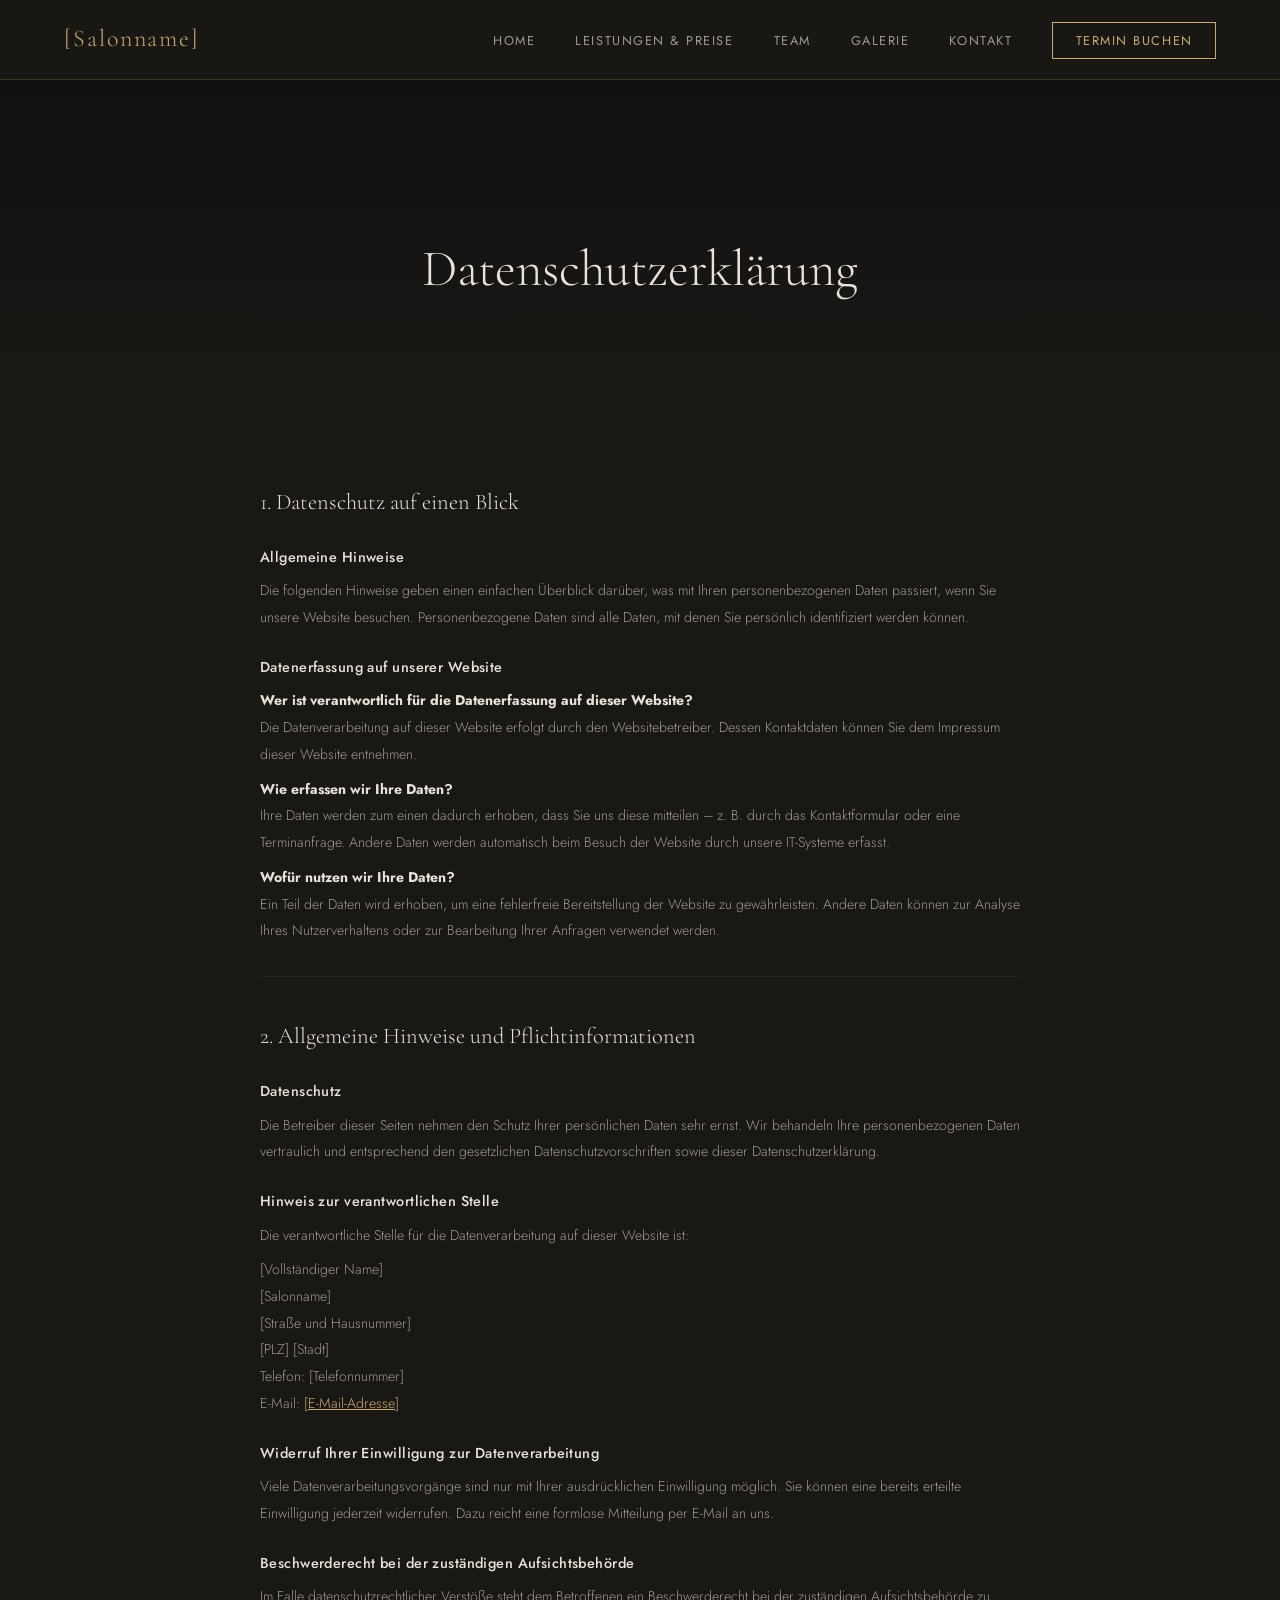
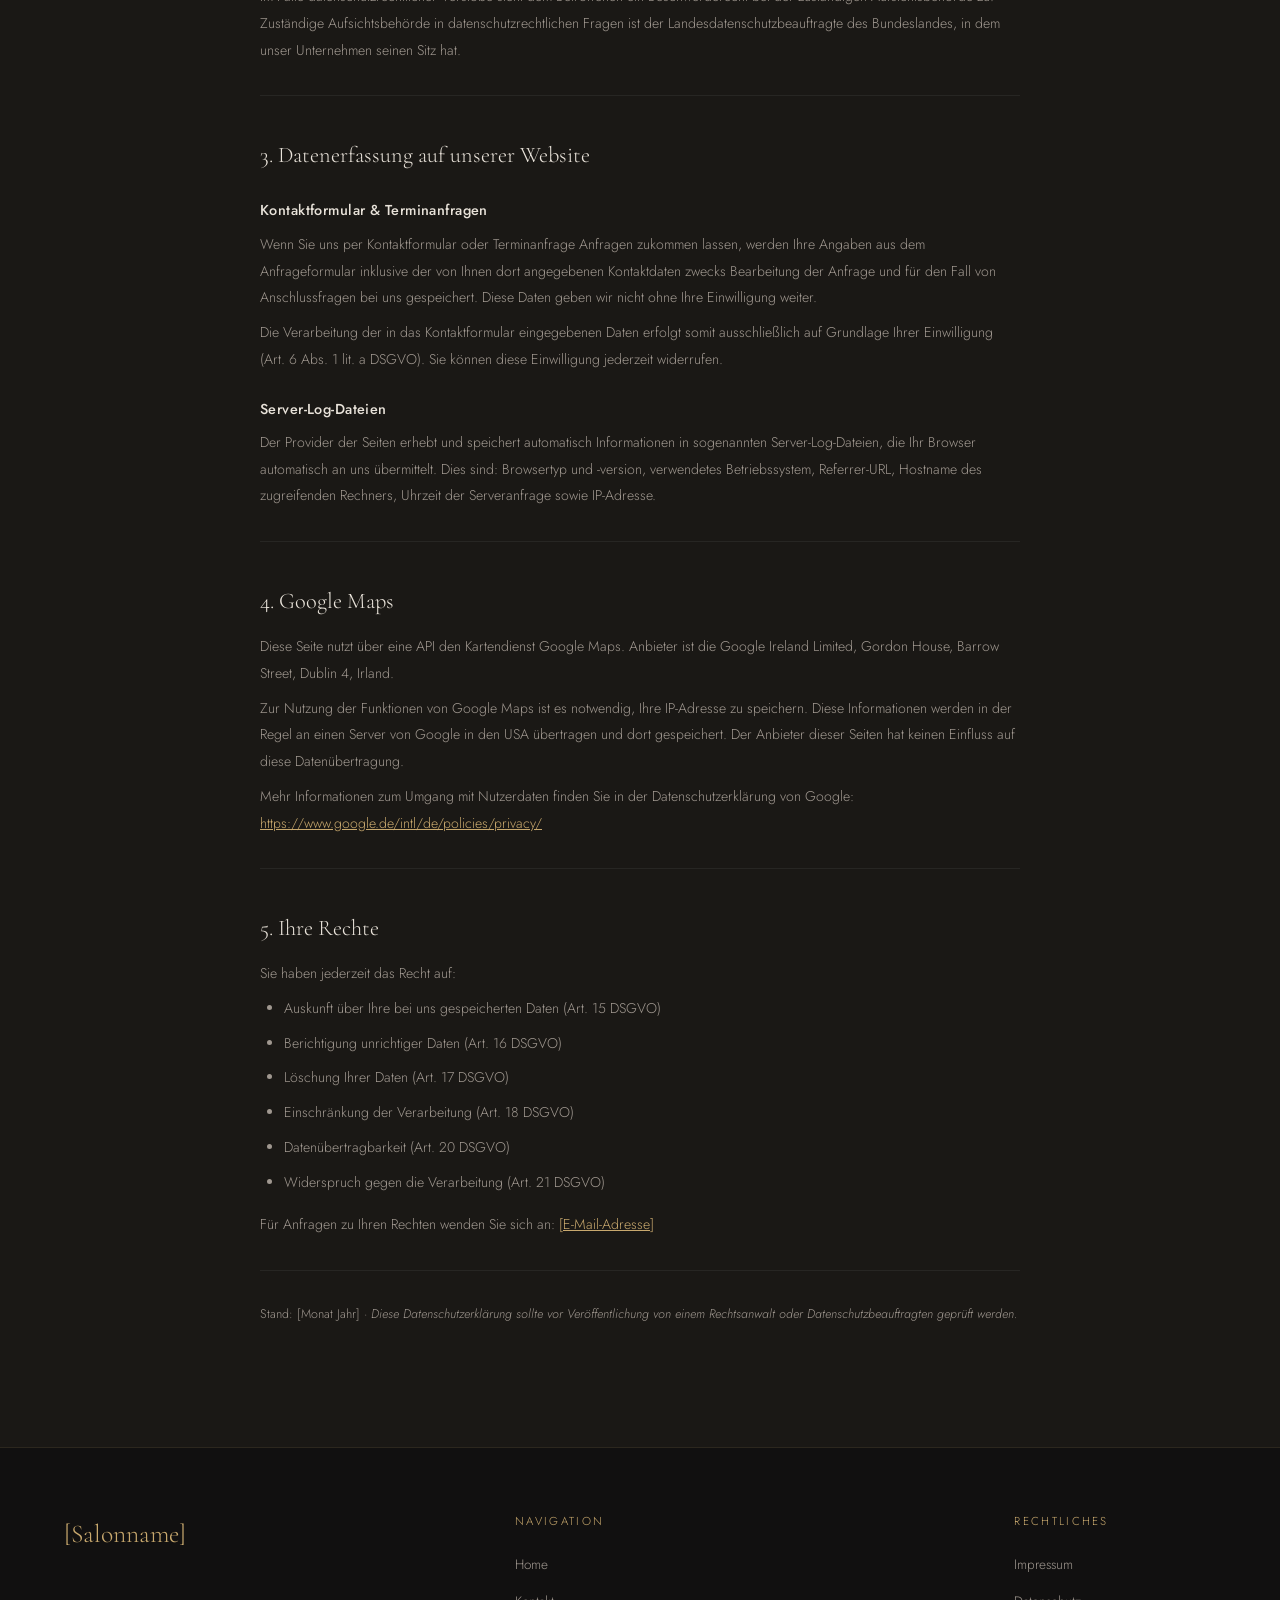
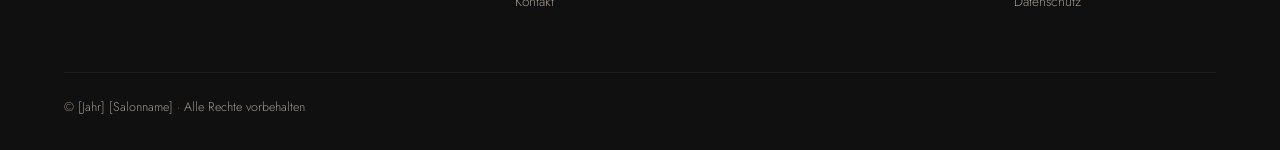
==== datenschutz.html @ 42930813 "Add files via upload" ====
<!DOCTYPE html>
<html lang="de">
<head>
  <meta charset="UTF-8">
  <meta name="viewport" content="width=device-width, initial-scale=1.0">
  <title>Datenschutz – [Salonname]</title>
  <link rel="stylesheet" href="style.css">
  <style>
    .legal-content { max-width: 760px; margin: 0 auto; }
    .legal-content h2 {
      font-family: 'Cormorant Garamond', serif;
      font-size: 1.4rem; font-weight: 300;
      color: var(--text); margin: 2.5rem 0 0.8rem;
    }
    .legal-content h3 {
      font-size: 0.9rem; font-weight: 500;
      color: var(--text); margin: 1.5rem 0 0.5rem;
      letter-spacing: 0.03em;
    }
    .legal-content h2:first-child { margin-top: 0; }
    .legal-content p, .legal-content li {
      font-size: 0.88rem; color: var(--text-muted);
      line-height: 1.9; margin-bottom: 0.5rem;
    }
    .legal-content ul { padding-left: 1.5rem; margin-bottom: 1rem; }
    .legal-content a { color: var(--gold); }
    hr { border: none; border-top: 1px solid rgba(255,255,255,0.06); margin: 2rem 0; }
  </style>
</head>
<body>
  <nav>
    <a href="index.html" class="nav-logo">[Salonname]</a>
    <ul class="nav-links" id="navLinks">
      <li><a href="index.html">Home</a></li>
      <li><a href="leistungen.html">Leistungen & Preise</a></li>
      <li><a href="team.html">Team</a></li>
      <li><a href="galerie.html">Galerie</a></li>
      <li><a href="kontakt.html">Kontakt</a></li>
      <li><a href="termin.html" class="nav-cta">Termin buchen</a></li>
    </ul>
    <button class="hamburger" onclick="document.getElementById('navLinks').classList.toggle('open')" aria-label="Menü">
      <span></span><span></span><span></span>
    </button>
  </nav>

  <div class="page-content">
    <div class="page-hero" style="padding-bottom:3rem;">
      <h1 class="section-title">Datenschutzerklärung</h1>
    </div>

    <section>
      <div class="legal-content">

        <h2>1. Datenschutz auf einen Blick</h2>
        <h3>Allgemeine Hinweise</h3>
        <p>Die folgenden Hinweise geben einen einfachen Überblick darüber, was mit Ihren personenbezogenen Daten passiert, wenn Sie unsere Website besuchen. Personenbezogene Daten sind alle Daten, mit denen Sie persönlich identifiziert werden können.</p>

        <h3>Datenerfassung auf unserer Website</h3>
        <p><strong style="color:var(--text);">Wer ist verantwortlich für die Datenerfassung auf dieser Website?</strong><br>
        Die Datenverarbeitung auf dieser Website erfolgt durch den Websitebetreiber. Dessen Kontaktdaten können Sie dem Impressum dieser Website entnehmen.</p>

        <p><strong style="color:var(--text);">Wie erfassen wir Ihre Daten?</strong><br>
        Ihre Daten werden zum einen dadurch erhoben, dass Sie uns diese mitteilen – z. B. durch das Kontaktformular oder eine Terminanfrage. Andere Daten werden automatisch beim Besuch der Website durch unsere IT-Systeme erfasst.</p>

        <p><strong style="color:var(--text);">Wofür nutzen wir Ihre Daten?</strong><br>
        Ein Teil der Daten wird erhoben, um eine fehlerfreie Bereitstellung der Website zu gewährleisten. Andere Daten können zur Analyse Ihres Nutzerverhaltens oder zur Bearbeitung Ihrer Anfragen verwendet werden.</p>

        <hr>

        <h2>2. Allgemeine Hinweise und Pflichtinformationen</h2>
        <h3>Datenschutz</h3>
        <p>Die Betreiber dieser Seiten nehmen den Schutz Ihrer persönlichen Daten sehr ernst. Wir behandeln Ihre personenbezogenen Daten vertraulich und entsprechend den gesetzlichen Datenschutzvorschriften sowie dieser Datenschutzerklärung.</p>

        <h3>Hinweis zur verantwortlichen Stelle</h3>
        <p>Die verantwortliche Stelle für die Datenverarbeitung auf dieser Website ist:</p>
        <p>
          [Vollständiger Name]<br>
          [Salonname]<br>
          [Straße und Hausnummer]<br>
          [PLZ] [Stadt]<br>
          Telefon: [Telefonnummer]<br>
          E-Mail: <a href="mailto:[E-Mail-Adresse]">[E-Mail-Adresse]</a>
        </p>

        <h3>Widerruf Ihrer Einwilligung zur Datenverarbeitung</h3>
        <p>Viele Datenverarbeitungsvorgänge sind nur mit Ihrer ausdrücklichen Einwilligung möglich. Sie können eine bereits erteilte Einwilligung jederzeit widerrufen. Dazu reicht eine formlose Mitteilung per E-Mail an uns.</p>

        <h3>Beschwerderecht bei der zuständigen Aufsichtsbehörde</h3>
        <p>Im Falle datenschutzrechtlicher Verstöße steht dem Betroffenen ein Beschwerderecht bei der zuständigen Aufsichtsbehörde zu. Zuständige Aufsichtsbehörde in datenschutzrechtlichen Fragen ist der Landesdatenschutzbeauftragte des Bundeslandes, in dem unser Unternehmen seinen Sitz hat.</p>

        <hr>

        <h2>3. Datenerfassung auf unserer Website</h2>
        <h3>Kontaktformular & Terminanfragen</h3>
        <p>Wenn Sie uns per Kontaktformular oder Terminanfrage Anfragen zukommen lassen, werden Ihre Angaben aus dem Anfrageformular inklusive der von Ihnen dort angegebenen Kontaktdaten zwecks Bearbeitung der Anfrage und für den Fall von Anschlussfragen bei uns gespeichert. Diese Daten geben wir nicht ohne Ihre Einwilligung weiter.</p>
        <p>Die Verarbeitung der in das Kontaktformular eingegebenen Daten erfolgt somit ausschließlich auf Grundlage Ihrer Einwilligung (Art. 6 Abs. 1 lit. a DSGVO). Sie können diese Einwilligung jederzeit widerrufen.</p>

        <h3>Server-Log-Dateien</h3>
        <p>Der Provider der Seiten erhebt und speichert automatisch Informationen in sogenannten Server-Log-Dateien, die Ihr Browser automatisch an uns übermittelt. Dies sind: Browsertyp und -version, verwendetes Betriebssystem, Referrer-URL, Hostname des zugreifenden Rechners, Uhrzeit der Serveranfrage sowie IP-Adresse.</p>

        <hr>

        <h2>4. Google Maps</h2>
        <p>Diese Seite nutzt über eine API den Kartendienst Google Maps. Anbieter ist die Google Ireland Limited, Gordon House, Barrow Street, Dublin 4, Irland.</p>
        <p>Zur Nutzung der Funktionen von Google Maps ist es notwendig, Ihre IP-Adresse zu speichern. Diese Informationen werden in der Regel an einen Server von Google in den USA übertragen und dort gespeichert. Der Anbieter dieser Seiten hat keinen Einfluss auf diese Datenübertragung.</p>
        <p>Mehr Informationen zum Umgang mit Nutzerdaten finden Sie in der Datenschutzerklärung von Google: <a href="https://www.google.de/intl/de/policies/privacy/" target="_blank">https://www.google.de/intl/de/policies/privacy/</a></p>

        <hr>

        <h2>5. Ihre Rechte</h2>
        <p>Sie haben jederzeit das Recht auf:</p>
        <ul>
          <li>Auskunft über Ihre bei uns gespeicherten Daten (Art. 15 DSGVO)</li>
          <li>Berichtigung unrichtiger Daten (Art. 16 DSGVO)</li>
          <li>Löschung Ihrer Daten (Art. 17 DSGVO)</li>
          <li>Einschränkung der Verarbeitung (Art. 18 DSGVO)</li>
          <li>Datenübertragbarkeit (Art. 20 DSGVO)</li>
          <li>Widerspruch gegen die Verarbeitung (Art. 21 DSGVO)</li>
        </ul>
        <p>Für Anfragen zu Ihren Rechten wenden Sie sich an: <a href="mailto:[E-Mail-Adresse]">[E-Mail-Adresse]</a></p>

        <hr>
        <p style="font-size:0.78rem;">Stand: [Monat Jahr] · <em>Diese Datenschutzerklärung sollte vor Veröffentlichung von einem Rechtsanwalt oder Datenschutzbeauftragten geprüft werden.</em></p>
      </div>
    </section>
  </div>

  <footer>
    <div class="footer-grid">
      <div><span class="footer-logo">[Salonname]</span></div>
      <div>
        <div class="footer-title">Navigation</div>
        <ul class="footer-links">
          <li><a href="index.html">Home</a></li>
          <li><a href="kontakt.html">Kontakt</a></li>
        </ul>
      </div>
      <div></div>
      <div>
        <div class="footer-title">Rechtliches</div>
        <ul class="footer-links">
          <li><a href="impressum.html">Impressum</a></li>
          <li><a href="datenschutz.html">Datenschutz</a></li>
        </ul>
      </div>
    </div>
    <div class="footer-bottom">
      <span>© [Jahr] [Salonname] · Alle Rechte vorbehalten</span>
    </div>
  </footer>
</body>
</html>
---- style.css ----
@import url('https://fonts.googleapis.com/css2?family=Cormorant+Garamond:ital,wght@0,300;0,400;0,600;1,300;1,400&family=Jost:wght@300;400;500&display=swap');

:root {
  --gold: #c9a96e;
  --gold-light: #e8d5b0;
  --gold-dark: #9a7a4a;
  --black: #111010;
  --dark: #1a1815;
  --mid: #2e2b27;
  --text: #e8e2d9;
  --text-muted: #a09890;
  --cream: #f5f0e8;
  --white: #ffffff;
  --nav-height: 80px;
}

*, *::before, *::after { box-sizing: border-box; margin: 0; padding: 0; }

html { scroll-behavior: smooth; }

body {
  font-family: 'Jost', sans-serif;
  background: var(--dark);
  color: var(--text);
  font-weight: 300;
  line-height: 1.7;
  overflow-x: hidden;
}

/* ── NAVIGATION ── */
nav {
  position: fixed;
  top: 0; left: 0; right: 0;
  height: var(--nav-height);
  display: flex;
  align-items: center;
  justify-content: space-between;
  padding: 0 5vw;
  background: rgba(26, 24, 21, 0.92);
  backdrop-filter: blur(12px);
  border-bottom: 1px solid rgba(201, 169, 110, 0.2);
  z-index: 1000;
}

.nav-logo {
  font-family: 'Cormorant Garamond', serif;
  font-size: 1.5rem;
  font-weight: 300;
  color: var(--gold);
  text-decoration: none;
  letter-spacing: 0.08em;
}

.nav-links {
  display: flex;
  gap: 2.5rem;
  list-style: none;
}

.nav-links a {
  color: var(--text-muted);
  text-decoration: none;
  font-size: 0.8rem;
  font-weight: 400;
  letter-spacing: 0.12em;
  text-transform: uppercase;
  transition: color 0.3s;
}

.nav-links a:hover,
.nav-links a.active { color: var(--gold); }

.nav-cta {
  background: transparent;
  border: 1px solid var(--gold);
  color: var(--gold) !important;
  padding: 0.5rem 1.4rem;
  transition: background 0.3s, color 0.3s !important;
}

.nav-cta:hover {
  background: var(--gold) !important;
  color: var(--dark) !important;
}

.hamburger {
  display: none;
  flex-direction: column;
  gap: 5px;
  cursor: pointer;
  background: none;
  border: none;
  padding: 4px;
}

.hamburger span {
  display: block;
  width: 24px;
  height: 1px;
  background: var(--gold);
  transition: all 0.3s;
}

/* ── PAGE WRAPPER ── */
.page-content {
  padding-top: var(--nav-height);
}

/* ── HERO ── */
.hero {
  position: relative;
  height: 100vh;
  min-height: 600px;
  display: flex;
  align-items: center;
  overflow: hidden;
  padding-top: 0;
}

.hero-bg {
  position: absolute;
  inset: 0;
  background: linear-gradient(135deg, #0d0c0a 0%, #1e1b16 50%, #2a2419 100%);
}

.hero-pattern {
  position: absolute;
  inset: 0;
  opacity: 0.04;
  background-image: repeating-linear-gradient(
    45deg,
    var(--gold) 0px,
    var(--gold) 1px,
    transparent 1px,
    transparent 60px
  );
}

.hero-glow {
  position: absolute;
  width: 600px; height: 600px;
  border-radius: 50%;
  background: radial-gradient(circle, rgba(201,169,110,0.08) 0%, transparent 70%);
  right: 5%;
  top: 50%;
  transform: translateY(-50%);
}

.hero-content {
  position: relative;
  z-index: 2;
  padding: 0 5vw;
  max-width: 700px;
}

.hero-eyebrow {
  font-size: 0.72rem;
  letter-spacing: 0.25em;
  text-transform: uppercase;
  color: var(--gold);
  margin-bottom: 1.5rem;
  opacity: 0;
  animation: fadeUp 0.8s 0.2s forwards;
}

.hero-title {
  font-family: 'Cormorant Garamond', serif;
  font-size: clamp(3.5rem, 7vw, 6rem);
  font-weight: 300;
  line-height: 1.05;
  color: var(--text);
  margin-bottom: 1.5rem;
  opacity: 0;
  animation: fadeUp 0.8s 0.4s forwards;
}

.hero-title em {
  font-style: italic;
  color: var(--gold);
}

.hero-subtitle {
  font-size: 1rem;
  color: var(--text-muted);
  max-width: 420px;
  margin-bottom: 2.5rem;
  opacity: 0;
  animation: fadeUp 0.8s 0.6s forwards;
}

.hero-actions {
  display: flex;
  gap: 1rem;
  flex-wrap: wrap;
  opacity: 0;
  animation: fadeUp 0.8s 0.8s forwards;
}

.btn-primary {
  display: inline-block;
  background: var(--gold);
  color: var(--dark);
  padding: 1rem 2.2rem;
  text-decoration: none;
  font-size: 0.8rem;
  font-weight: 500;
  letter-spacing: 0.1em;
  text-transform: uppercase;
  transition: background 0.3s, transform 0.2s;
}

.btn-primary:hover {
  background: var(--gold-light);
  transform: translateY(-2px);
}

.btn-outline {
  display: inline-block;
  border: 1px solid rgba(201,169,110,0.4);
  color: var(--gold);
  padding: 1rem 2.2rem;
  text-decoration: none;
  font-size: 0.8rem;
  font-weight: 400;
  letter-spacing: 0.1em;
  text-transform: uppercase;
  transition: border-color 0.3s, background 0.3s;
}

.btn-outline:hover {
  border-color: var(--gold);
  background: rgba(201,169,110,0.08);
}

.hero-scroll {
  position: absolute;
  bottom: 2.5rem;
  left: 50%;
  transform: translateX(-50%);
  display: flex;
  flex-direction: column;
  align-items: center;
  gap: 0.5rem;
  color: var(--text-muted);
  font-size: 0.7rem;
  letter-spacing: 0.15em;
  text-transform: uppercase;
  animation: bounce 2s infinite;
}

.scroll-line {
  width: 1px;
  height: 40px;
  background: linear-gradient(to bottom, var(--gold), transparent);
}

/* ── SECTIONS ── */
section { padding: 7rem 5vw; }

.section-label {
  font-size: 0.72rem;
  letter-spacing: 0.25em;
  text-transform: uppercase;
  color: var(--gold);
  margin-bottom: 0.8rem;
}

.section-title {
  font-family: 'Cormorant Garamond', serif;
  font-size: clamp(2rem, 4vw, 3.2rem);
  font-weight: 300;
  line-height: 1.15;
  margin-bottom: 1.5rem;
}

.section-title em { font-style: italic; color: var(--gold); }

.divider {
  width: 60px;
  height: 1px;
  background: var(--gold);
  margin: 1.5rem 0 2.5rem;
}

.divider.center { margin-left: auto; margin-right: auto; }

/* ── GRID HELPERS ── */
.two-col {
  display: grid;
  grid-template-columns: 1fr 1fr;
  gap: 5rem;
  align-items: center;
}

.three-col {
  display: grid;
  grid-template-columns: repeat(3, 1fr);
  gap: 2rem;
}

/* ── CARDS ── */
.card {
  background: var(--mid);
  border: 1px solid rgba(201,169,110,0.12);
  padding: 2.5rem;
  transition: border-color 0.3s, transform 0.3s;
}

.card:hover {
  border-color: rgba(201,169,110,0.35);
  transform: translateY(-4px);
}

/* ── IMAGE PLACEHOLDER ── */
.img-placeholder {
  background: var(--mid);
  border: 1px solid rgba(201,169,110,0.15);
  display: flex;
  flex-direction: column;
  align-items: center;
  justify-content: center;
  color: var(--text-muted);
  font-size: 0.75rem;
  letter-spacing: 0.1em;
  text-transform: uppercase;
  gap: 0.8rem;
}

.img-placeholder svg { opacity: 0.3; }

/* ── FOOTER ── */
footer {
  background: var(--black);
  border-top: 1px solid rgba(201,169,110,0.15);
  padding: 4rem 5vw 2rem;
}

.footer-grid {
  display: grid;
  grid-template-columns: 2fr 1fr 1fr 1fr;
  gap: 3rem;
  margin-bottom: 3rem;
}

.footer-logo {
  font-family: 'Cormorant Garamond', serif;
  font-size: 1.6rem;
  color: var(--gold);
  margin-bottom: 1rem;
  display: block;
}

.footer-desc {
  color: var(--text-muted);
  font-size: 0.85rem;
  max-width: 240px;
  line-height: 1.8;
}

.footer-title {
  font-size: 0.72rem;
  letter-spacing: 0.2em;
  text-transform: uppercase;
  color: var(--gold);
  margin-bottom: 1.2rem;
}

.footer-links { list-style: none; }

.footer-links li { margin-bottom: 0.6rem; }

.footer-links a {
  color: var(--text-muted);
  text-decoration: none;
  font-size: 0.85rem;
  transition: color 0.3s;
}

.footer-links a:hover { color: var(--text); }

.footer-bottom {
  border-top: 1px solid rgba(255,255,255,0.06);
  padding-top: 1.5rem;
  display: flex;
  justify-content: space-between;
  align-items: center;
  flex-wrap: wrap;
  gap: 1rem;
  color: var(--text-muted);
  font-size: 0.78rem;
}

/* ── GOLD ACCENT LINE ── */
.accent-line {
  width: 100%;
  height: 1px;
  background: linear-gradient(to right, transparent, var(--gold), transparent);
  opacity: 0.3;
}

/* ── PAGE HERO (inner pages) ── */
.page-hero {
  padding: calc(var(--nav-height) + 5rem) 5vw 5rem;
  background: linear-gradient(180deg, var(--black) 0%, var(--dark) 100%);
  text-align: center;
}

/* ── ANIMATIONS ── */
@keyframes fadeUp {
  from { opacity: 0; transform: translateY(30px); }
  to   { opacity: 1; transform: translateY(0); }
}

@keyframes bounce {
  0%, 100% { transform: translateX(-50%) translateY(0); }
  50%       { transform: translateX(-50%) translateY(8px); }
}

.fade-in {
  opacity: 0;
  transform: translateY(20px);
  transition: opacity 0.7s, transform 0.7s;
}

.fade-in.visible {
  opacity: 1;
  transform: none;
}

/* ── RESPONSIVE ── */
@media (max-width: 900px) {
  .two-col { grid-template-columns: 1fr; gap: 3rem; }
  .three-col { grid-template-columns: 1fr 1fr; }
  .footer-grid { grid-template-columns: 1fr 1fr; }
}

@media (max-width: 640px) {
  .three-col { grid-template-columns: 1fr; }
  .footer-grid { grid-template-columns: 1fr; }
  .nav-links { display: none; }
  .nav-links.open {
    display: flex;
    flex-direction: column;
    position: fixed;
    top: var(--nav-height);
    left: 0; right: 0;
    background: var(--dark);
    padding: 2rem 5vw;
    gap: 1.5rem;
    border-bottom: 1px solid rgba(201,169,110,0.2);
  }
  .hamburger { display: flex; }
}
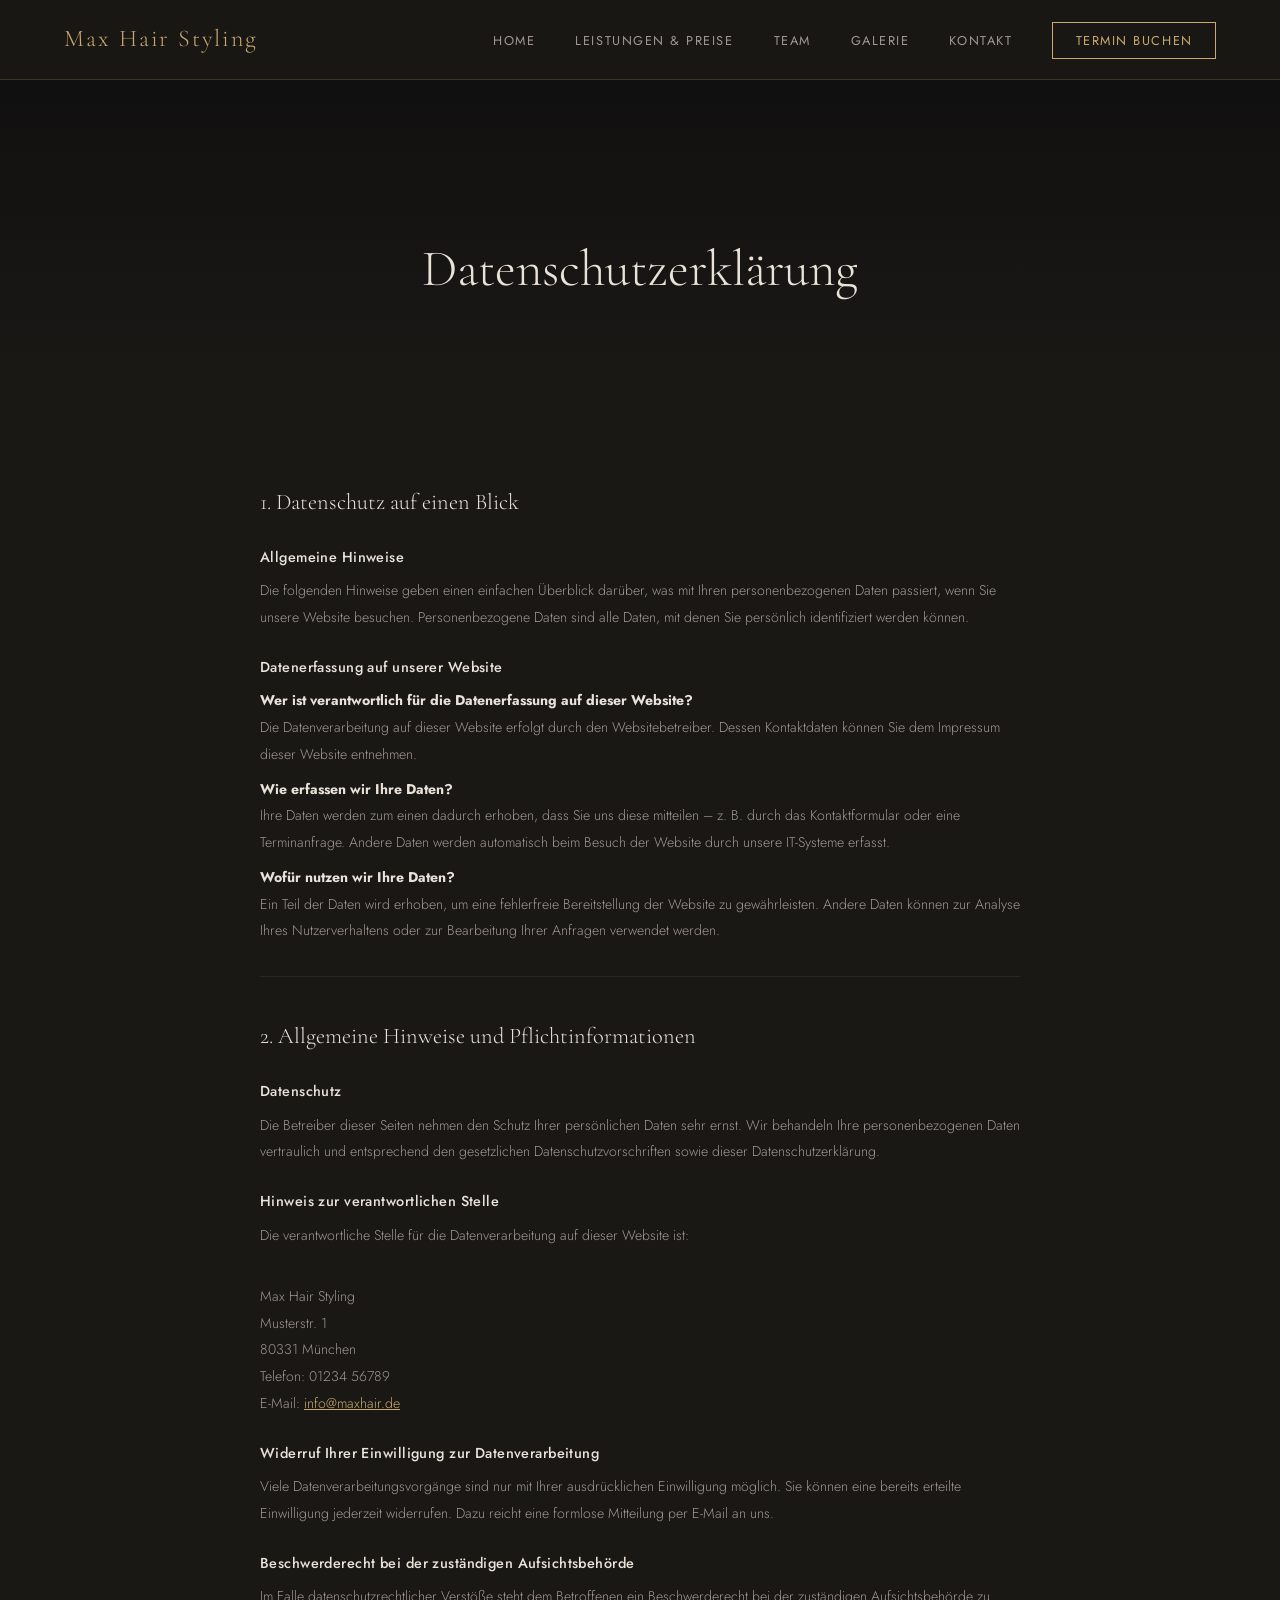
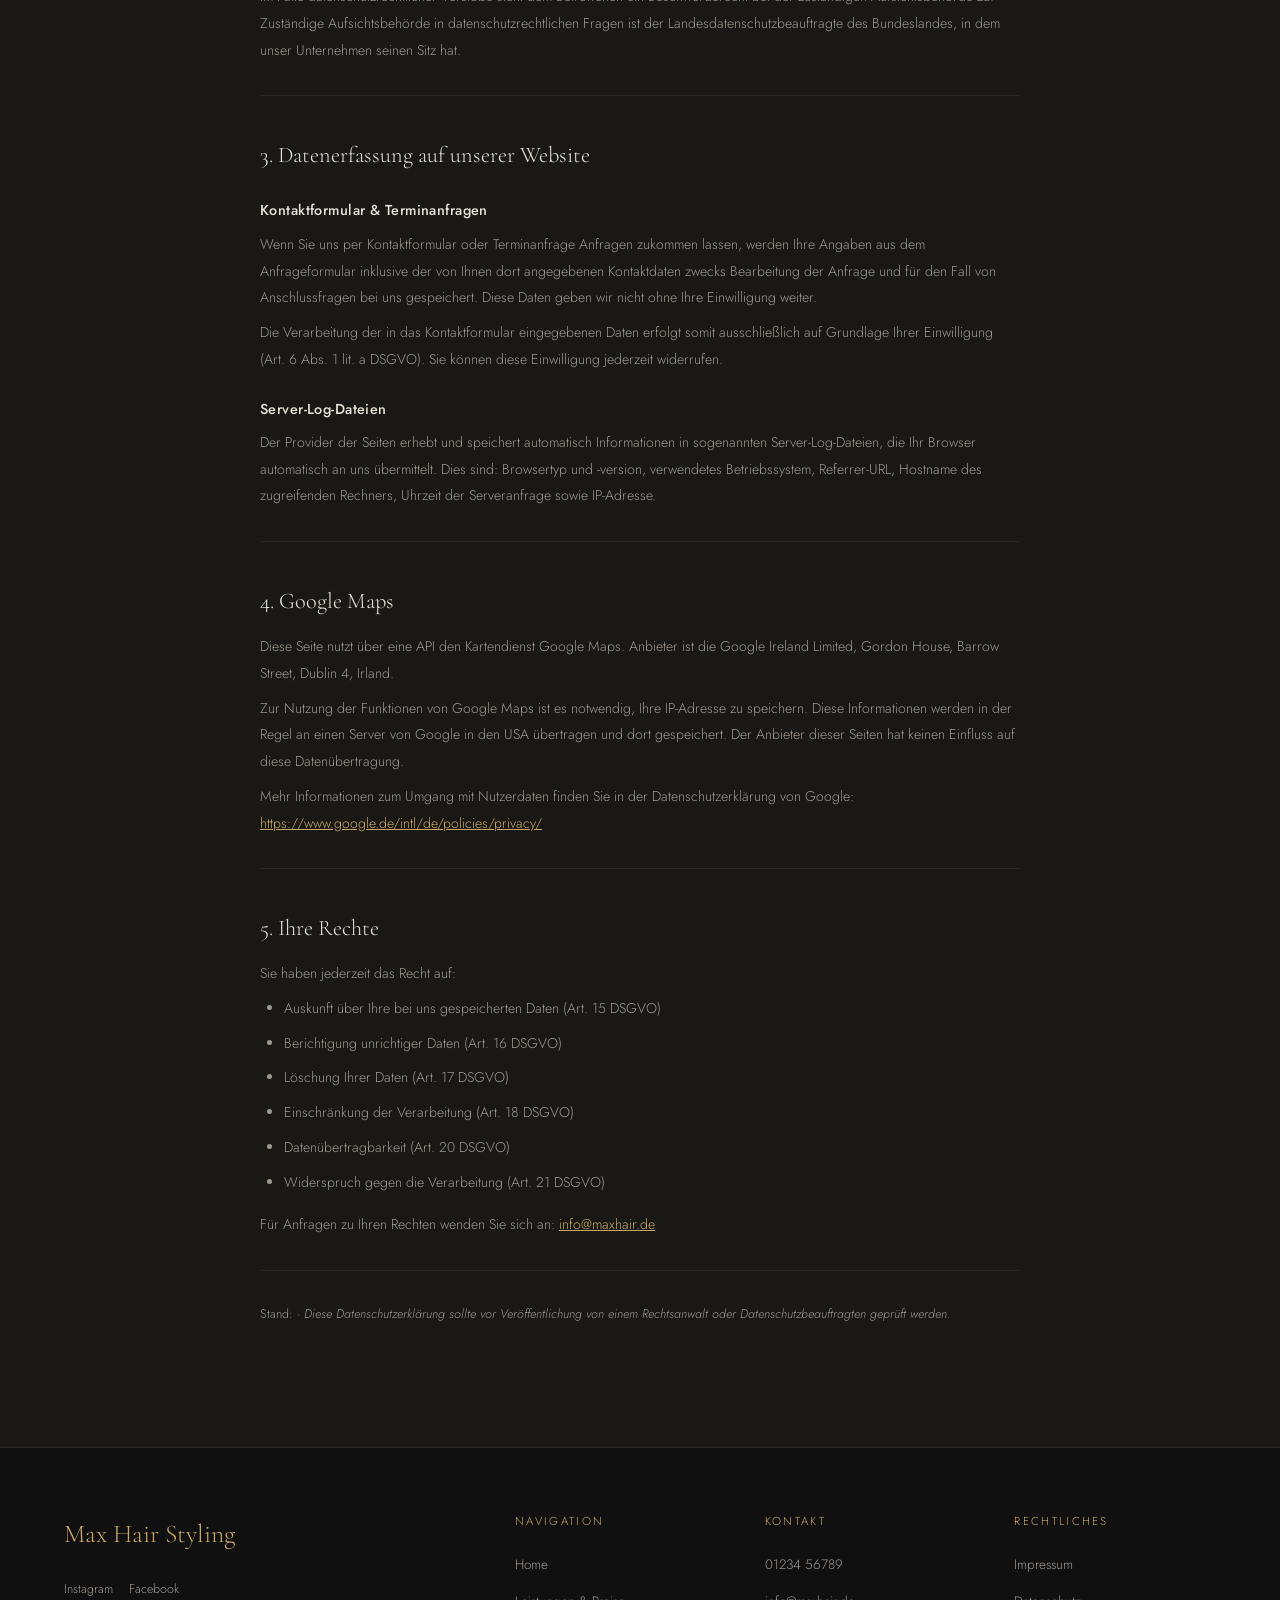
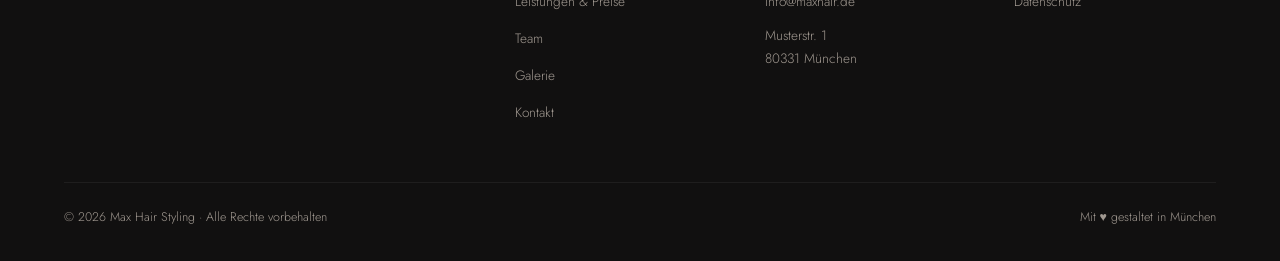
==== commit 723b6257: "Add files via upload" ====
--- a/datenschutz.html
+++ b/datenschutz.html
@@ -3,45 +3,22 @@
 <head>
   <meta charset="UTF-8">
   <meta name="viewport" content="width=device-width, initial-scale=1.0">
-  <title>Datenschutz – [Salonname]</title>
+  <title id="page-title">Datenschutz</title>
   <link rel="stylesheet" href="style.css">
   <style>
     .legal-content { max-width: 760px; margin: 0 auto; }
-    .legal-content h2 {
-      font-family: 'Cormorant Garamond', serif;
-      font-size: 1.4rem; font-weight: 300;
-      color: var(--text); margin: 2.5rem 0 0.8rem;
-    }
-    .legal-content h3 {
-      font-size: 0.9rem; font-weight: 500;
-      color: var(--text); margin: 1.5rem 0 0.5rem;
-      letter-spacing: 0.03em;
-    }
+    .legal-content h2 { font-family: 'Cormorant Garamond', serif; font-size: 1.4rem; font-weight: 300; color: var(--text); margin: 2.5rem 0 0.8rem; }
+    .legal-content h3 { font-size: 0.9rem; font-weight: 500; color: var(--text); margin: 1.5rem 0 0.5rem; letter-spacing: 0.03em; }
     .legal-content h2:first-child { margin-top: 0; }
-    .legal-content p, .legal-content li {
-      font-size: 0.88rem; color: var(--text-muted);
-      line-height: 1.9; margin-bottom: 0.5rem;
-    }
+    .legal-content p, .legal-content li { font-size: 0.88rem; color: var(--text-muted); line-height: 1.9; margin-bottom: 0.5rem; }
     .legal-content ul { padding-left: 1.5rem; margin-bottom: 1rem; }
     .legal-content a { color: var(--gold); }
     hr { border: none; border-top: 1px solid rgba(255,255,255,0.06); margin: 2rem 0; }
   </style>
 </head>
 <body>
-  <nav>
-    <a href="index.html" class="nav-logo">[Salonname]</a>
-    <ul class="nav-links" id="navLinks">
-      <li><a href="index.html">Home</a></li>
-      <li><a href="leistungen.html">Leistungen & Preise</a></li>
-      <li><a href="team.html">Team</a></li>
-      <li><a href="galerie.html">Galerie</a></li>
-      <li><a href="kontakt.html">Kontakt</a></li>
-      <li><a href="termin.html" class="nav-cta">Termin buchen</a></li>
-    </ul>
-    <button class="hamburger" onclick="document.getElementById('navLinks').classList.toggle('open')" aria-label="Menü">
-      <span></span><span></span><span></span>
-    </button>
-  </nav>
+
+  <div id="nav-placeholder"></div>
 
   <div class="page-content">
     <div class="page-hero" style="padding-bottom:3rem;">
@@ -49,104 +26,94 @@
     </div>
 
     <section>
-      <div class="legal-content">
-
-        <h2>1. Datenschutz auf einen Blick</h2>
-        <h3>Allgemeine Hinweise</h3>
-        <p>Die folgenden Hinweise geben einen einfachen Überblick darüber, was mit Ihren personenbezogenen Daten passiert, wenn Sie unsere Website besuchen. Personenbezogene Daten sind alle Daten, mit denen Sie persönlich identifiziert werden können.</p>
-
-        <h3>Datenerfassung auf unserer Website</h3>
-        <p><strong style="color:var(--text);">Wer ist verantwortlich für die Datenerfassung auf dieser Website?</strong><br>
-        Die Datenverarbeitung auf dieser Website erfolgt durch den Websitebetreiber. Dessen Kontaktdaten können Sie dem Impressum dieser Website entnehmen.</p>
-
-        <p><strong style="color:var(--text);">Wie erfassen wir Ihre Daten?</strong><br>
-        Ihre Daten werden zum einen dadurch erhoben, dass Sie uns diese mitteilen – z. B. durch das Kontaktformular oder eine Terminanfrage. Andere Daten werden automatisch beim Besuch der Website durch unsere IT-Systeme erfasst.</p>
-
-        <p><strong style="color:var(--text);">Wofür nutzen wir Ihre Daten?</strong><br>
-        Ein Teil der Daten wird erhoben, um eine fehlerfreie Bereitstellung der Website zu gewährleisten. Andere Daten können zur Analyse Ihres Nutzerverhaltens oder zur Bearbeitung Ihrer Anfragen verwendet werden.</p>
-
-        <hr>
-
-        <h2>2. Allgemeine Hinweise und Pflichtinformationen</h2>
-        <h3>Datenschutz</h3>
-        <p>Die Betreiber dieser Seiten nehmen den Schutz Ihrer persönlichen Daten sehr ernst. Wir behandeln Ihre personenbezogenen Daten vertraulich und entsprechend den gesetzlichen Datenschutzvorschriften sowie dieser Datenschutzerklärung.</p>
-
-        <h3>Hinweis zur verantwortlichen Stelle</h3>
-        <p>Die verantwortliche Stelle für die Datenverarbeitung auf dieser Website ist:</p>
-        <p>
-          [Vollständiger Name]<br>
-          [Salonname]<br>
-          [Straße und Hausnummer]<br>
-          [PLZ] [Stadt]<br>
-          Telefon: [Telefonnummer]<br>
-          E-Mail: <a href="mailto:[E-Mail-Adresse]">[E-Mail-Adresse]</a>
-        </p>
-
-        <h3>Widerruf Ihrer Einwilligung zur Datenverarbeitung</h3>
-        <p>Viele Datenverarbeitungsvorgänge sind nur mit Ihrer ausdrücklichen Einwilligung möglich. Sie können eine bereits erteilte Einwilligung jederzeit widerrufen. Dazu reicht eine formlose Mitteilung per E-Mail an uns.</p>
-
-        <h3>Beschwerderecht bei der zuständigen Aufsichtsbehörde</h3>
-        <p>Im Falle datenschutzrechtlicher Verstöße steht dem Betroffenen ein Beschwerderecht bei der zuständigen Aufsichtsbehörde zu. Zuständige Aufsichtsbehörde in datenschutzrechtlichen Fragen ist der Landesdatenschutzbeauftragte des Bundeslandes, in dem unser Unternehmen seinen Sitz hat.</p>
-
-        <hr>
-
-        <h2>3. Datenerfassung auf unserer Website</h2>
-        <h3>Kontaktformular & Terminanfragen</h3>
-        <p>Wenn Sie uns per Kontaktformular oder Terminanfrage Anfragen zukommen lassen, werden Ihre Angaben aus dem Anfrageformular inklusive der von Ihnen dort angegebenen Kontaktdaten zwecks Bearbeitung der Anfrage und für den Fall von Anschlussfragen bei uns gespeichert. Diese Daten geben wir nicht ohne Ihre Einwilligung weiter.</p>
-        <p>Die Verarbeitung der in das Kontaktformular eingegebenen Daten erfolgt somit ausschließlich auf Grundlage Ihrer Einwilligung (Art. 6 Abs. 1 lit. a DSGVO). Sie können diese Einwilligung jederzeit widerrufen.</p>
-
-        <h3>Server-Log-Dateien</h3>
-        <p>Der Provider der Seiten erhebt und speichert automatisch Informationen in sogenannten Server-Log-Dateien, die Ihr Browser automatisch an uns übermittelt. Dies sind: Browsertyp und -version, verwendetes Betriebssystem, Referrer-URL, Hostname des zugreifenden Rechners, Uhrzeit der Serveranfrage sowie IP-Adresse.</p>
-
-        <hr>
-
-        <h2>4. Google Maps</h2>
-        <p>Diese Seite nutzt über eine API den Kartendienst Google Maps. Anbieter ist die Google Ireland Limited, Gordon House, Barrow Street, Dublin 4, Irland.</p>
-        <p>Zur Nutzung der Funktionen von Google Maps ist es notwendig, Ihre IP-Adresse zu speichern. Diese Informationen werden in der Regel an einen Server von Google in den USA übertragen und dort gespeichert. Der Anbieter dieser Seiten hat keinen Einfluss auf diese Datenübertragung.</p>
-        <p>Mehr Informationen zum Umgang mit Nutzerdaten finden Sie in der Datenschutzerklärung von Google: <a href="https://www.google.de/intl/de/policies/privacy/" target="_blank">https://www.google.de/intl/de/policies/privacy/</a></p>
-
-        <hr>
-
-        <h2>5. Ihre Rechte</h2>
-        <p>Sie haben jederzeit das Recht auf:</p>
-        <ul>
-          <li>Auskunft über Ihre bei uns gespeicherten Daten (Art. 15 DSGVO)</li>
-          <li>Berichtigung unrichtiger Daten (Art. 16 DSGVO)</li>
-          <li>Löschung Ihrer Daten (Art. 17 DSGVO)</li>
-          <li>Einschränkung der Verarbeitung (Art. 18 DSGVO)</li>
-          <li>Datenübertragbarkeit (Art. 20 DSGVO)</li>
-          <li>Widerspruch gegen die Verarbeitung (Art. 21 DSGVO)</li>
-        </ul>
-        <p>Für Anfragen zu Ihren Rechten wenden Sie sich an: <a href="mailto:[E-Mail-Adresse]">[E-Mail-Adresse]</a></p>
-
-        <hr>
-        <p style="font-size:0.78rem;">Stand: [Monat Jahr] · <em>Diese Datenschutzerklärung sollte vor Veröffentlichung von einem Rechtsanwalt oder Datenschutzbeauftragten geprüft werden.</em></p>
+      <div class="legal-content" id="datenschutz-content">
+        <!-- wird per JS aus config.js befüllt -->
       </div>
     </section>
   </div>
 
-  <footer>
-    <div class="footer-grid">
-      <div><span class="footer-logo">[Salonname]</span></div>
-      <div>
-        <div class="footer-title">Navigation</div>
-        <ul class="footer-links">
-          <li><a href="index.html">Home</a></li>
-          <li><a href="kontakt.html">Kontakt</a></li>
-        </ul>
-      </div>
-      <div></div>
-      <div>
-        <div class="footer-title">Rechtliches</div>
-        <ul class="footer-links">
-          <li><a href="impressum.html">Impressum</a></li>
-          <li><a href="datenschutz.html">Datenschutz</a></li>
-        </ul>
-      </div>
-    </div>
-    <div class="footer-bottom">
-      <span>© [Jahr] [Salonname] · Alle Rechte vorbehalten</span>
-    </div>
-  </footer>
+  <div id="footer-placeholder"></div>
+
+  <script src="config.js"></script>
+  <script src="components.js"></script>
+  <script>
+    document.getElementById('page-title').textContent = `Datenschutz – ${SALON_CONFIG.SALON_NAME}`;
+    document.getElementById('nav-placeholder').innerHTML   = renderNav('datenschutz.html');
+    document.getElementById('footer-placeholder').innerHTML = renderFooter();
+
+    const C   = SALON_CONFIG;
+    const imp = SALON_CONFIG.IMPRESSUM;
+
+    document.getElementById('datenschutz-content').innerHTML = `
+      <h2>1. Datenschutz auf einen Blick</h2>
+      <h3>Allgemeine Hinweise</h3>
+      <p>Die folgenden Hinweise geben einen einfachen Überblick darüber, was mit Ihren personenbezogenen Daten passiert, wenn Sie unsere Website besuchen. Personenbezogene Daten sind alle Daten, mit denen Sie persönlich identifiziert werden können.</p>
+
+      <h3>Datenerfassung auf unserer Website</h3>
+      <p><strong style="color:var(--text);">Wer ist verantwortlich für die Datenerfassung auf dieser Website?</strong><br>
+      Die Datenverarbeitung auf dieser Website erfolgt durch den Websitebetreiber. Dessen Kontaktdaten können Sie dem Impressum dieser Website entnehmen.</p>
+      <p><strong style="color:var(--text);">Wie erfassen wir Ihre Daten?</strong><br>
+      Ihre Daten werden zum einen dadurch erhoben, dass Sie uns diese mitteilen – z. B. durch das Kontaktformular oder eine Terminanfrage. Andere Daten werden automatisch beim Besuch der Website durch unsere IT-Systeme erfasst.</p>
+      <p><strong style="color:var(--text);">Wofür nutzen wir Ihre Daten?</strong><br>
+      Ein Teil der Daten wird erhoben, um eine fehlerfreie Bereitstellung der Website zu gewährleisten. Andere Daten können zur Analyse Ihres Nutzerverhaltens oder zur Bearbeitung Ihrer Anfragen verwendet werden.</p>
+
+      <hr>
+
+      <h2>2. Allgemeine Hinweise und Pflichtinformationen</h2>
+      <h3>Datenschutz</h3>
+      <p>Die Betreiber dieser Seiten nehmen den Schutz Ihrer persönlichen Daten sehr ernst. Wir behandeln Ihre personenbezogenen Daten vertraulich und entsprechend den gesetzlichen Datenschutzvorschriften sowie dieser Datenschutzerklärung.</p>
+
+      <h3>Hinweis zur verantwortlichen Stelle</h3>
+      <p>Die verantwortliche Stelle für die Datenverarbeitung auf dieser Website ist:</p>
+      <p>
+        ${imp.INHABER_NAME}<br>
+        ${C.SALON_NAME}<br>
+        ${C.ADDRESS_STREET}<br>
+        ${C.ADDRESS_ZIP} ${C.ADDRESS_CITY}<br>
+        Telefon: ${C.PHONE}<br>
+        E-Mail: <a href="mailto:${C.EMAIL}">${C.EMAIL}</a>
+      </p>
+
+      <h3>Widerruf Ihrer Einwilligung zur Datenverarbeitung</h3>
+      <p>Viele Datenverarbeitungsvorgänge sind nur mit Ihrer ausdrücklichen Einwilligung möglich. Sie können eine bereits erteilte Einwilligung jederzeit widerrufen. Dazu reicht eine formlose Mitteilung per E-Mail an uns.</p>
+
+      <h3>Beschwerderecht bei der zuständigen Aufsichtsbehörde</h3>
+      <p>Im Falle datenschutzrechtlicher Verstöße steht dem Betroffenen ein Beschwerderecht bei der zuständigen Aufsichtsbehörde zu. Zuständige Aufsichtsbehörde in datenschutzrechtlichen Fragen ist der Landesdatenschutzbeauftragte des Bundeslandes, in dem unser Unternehmen seinen Sitz hat.</p>
+
+      <hr>
+
+      <h2>3. Datenerfassung auf unserer Website</h2>
+      <h3>Kontaktformular & Terminanfragen</h3>
+      <p>Wenn Sie uns per Kontaktformular oder Terminanfrage Anfragen zukommen lassen, werden Ihre Angaben aus dem Anfrageformular inklusive der von Ihnen dort angegebenen Kontaktdaten zwecks Bearbeitung der Anfrage und für den Fall von Anschlussfragen bei uns gespeichert. Diese Daten geben wir nicht ohne Ihre Einwilligung weiter.</p>
+      <p>Die Verarbeitung der in das Kontaktformular eingegebenen Daten erfolgt somit ausschließlich auf Grundlage Ihrer Einwilligung (Art. 6 Abs. 1 lit. a DSGVO). Sie können diese Einwilligung jederzeit widerrufen.</p>
+
+      <h3>Server-Log-Dateien</h3>
+      <p>Der Provider der Seiten erhebt und speichert automatisch Informationen in sogenannten Server-Log-Dateien, die Ihr Browser automatisch an uns übermittelt. Dies sind: Browsertyp und -version, verwendetes Betriebssystem, Referrer-URL, Hostname des zugreifenden Rechners, Uhrzeit der Serveranfrage sowie IP-Adresse.</p>
+
+      <hr>
+
+      <h2>4. Google Maps</h2>
+      <p>Diese Seite nutzt über eine API den Kartendienst Google Maps. Anbieter ist die Google Ireland Limited, Gordon House, Barrow Street, Dublin 4, Irland.</p>
+      <p>Zur Nutzung der Funktionen von Google Maps ist es notwendig, Ihre IP-Adresse zu speichern. Diese Informationen werden in der Regel an einen Server von Google in den USA übertragen und dort gespeichert. Der Anbieter dieser Seiten hat keinen Einfluss auf diese Datenübertragung.</p>
+      <p>Mehr Informationen zum Umgang mit Nutzerdaten finden Sie in der Datenschutzerklärung von Google: <a href="https://www.google.de/intl/de/policies/privacy/" target="_blank">https://www.google.de/intl/de/policies/privacy/</a></p>
+
+      <hr>
+
+      <h2>5. Ihre Rechte</h2>
+      <p>Sie haben jederzeit das Recht auf:</p>
+      <ul>
+        <li>Auskunft über Ihre bei uns gespeicherten Daten (Art. 15 DSGVO)</li>
+        <li>Berichtigung unrichtiger Daten (Art. 16 DSGVO)</li>
+        <li>Löschung Ihrer Daten (Art. 17 DSGVO)</li>
+        <li>Einschränkung der Verarbeitung (Art. 18 DSGVO)</li>
+        <li>Datenübertragbarkeit (Art. 20 DSGVO)</li>
+        <li>Widerspruch gegen die Verarbeitung (Art. 21 DSGVO)</li>
+      </ul>
+      <p>Für Anfragen zu Ihren Rechten wenden Sie sich an: <a href="mailto:${C.EMAIL}">${C.EMAIL}</a></p>
+
+      <hr>
+      <p style="font-size:0.78rem;">Stand: ${imp.STAND} · <em>Diese Datenschutzerklärung sollte vor Veröffentlichung von einem Rechtsanwalt oder Datenschutzbeauftragten geprüft werden.</em></p>
+    `;
+  </script>
 </body>
 </html>
--- a/style.css
+++ b/style.css
@@ -327,6 +327,29 @@
 }
 
 .img-placeholder svg { opacity: 0.3; }
+
+/* ── BILDER: Gleiche Größe wie Platzhalter ── */
+.img-placeholder img,
+.gallery-img img,
+.team-member-img img {
+  width: 100%;
+  height: 100%;
+  object-fit: cover;
+  display: block;
+}
+
+.gallery-item {
+  position: relative;
+  overflow: hidden;
+  min-height: 280px;
+}
+
+.gallery-item img {
+  width: 100%;
+  height: 100%;
+  object-fit: cover;
+  display: block;
+}
 
 /* ── FOOTER ── */
 footer {
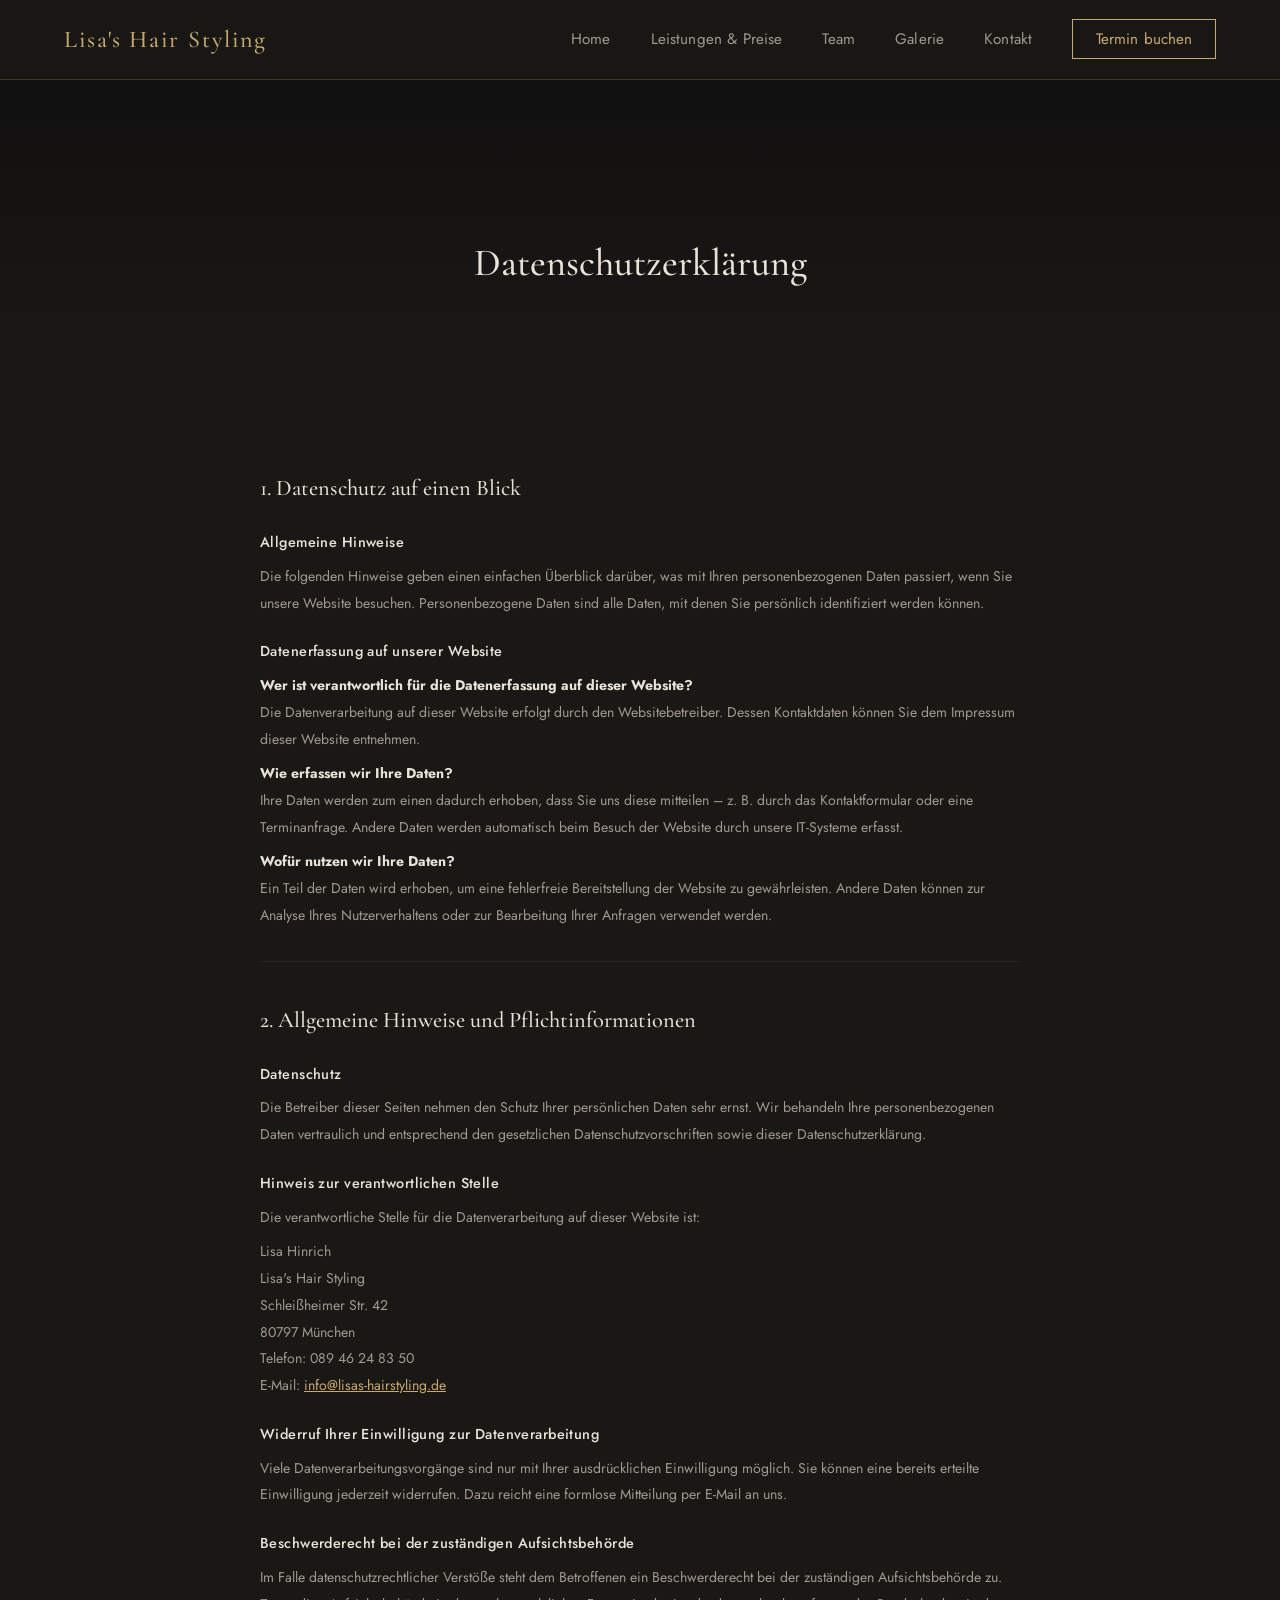
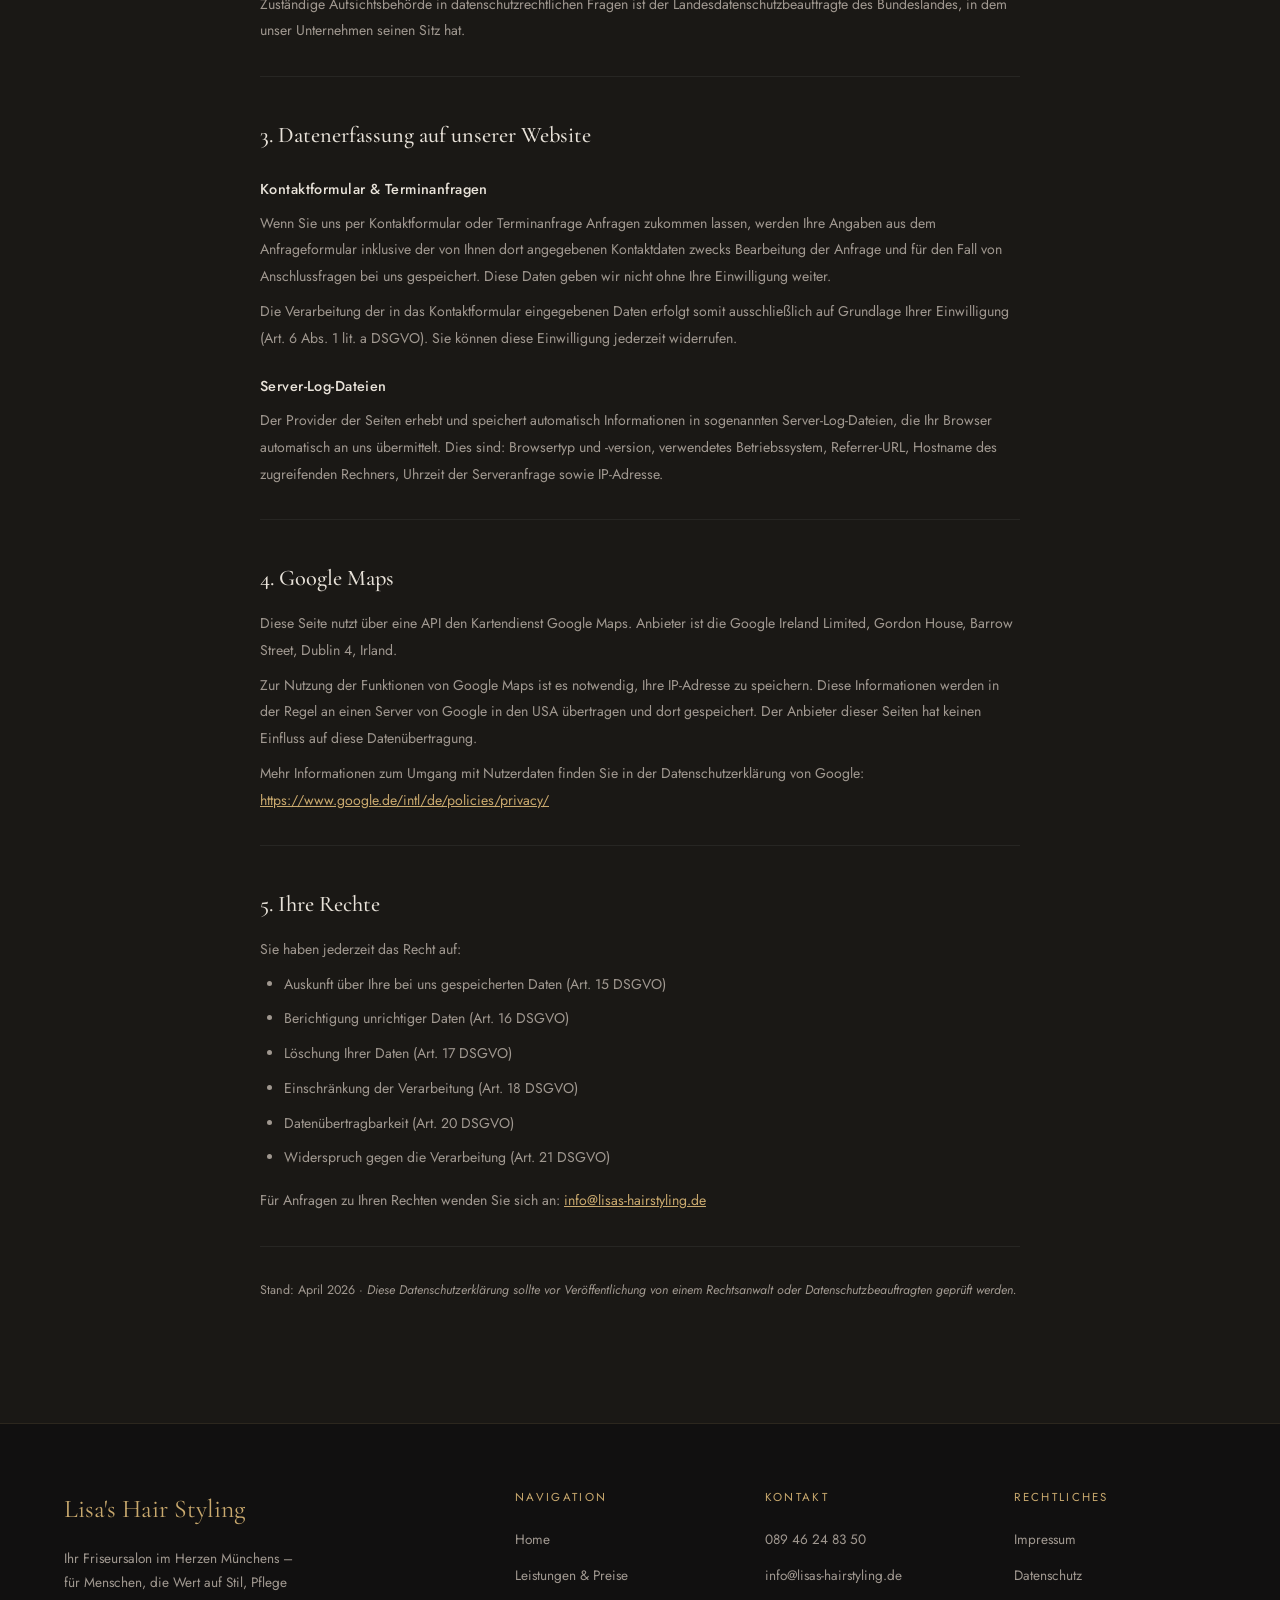
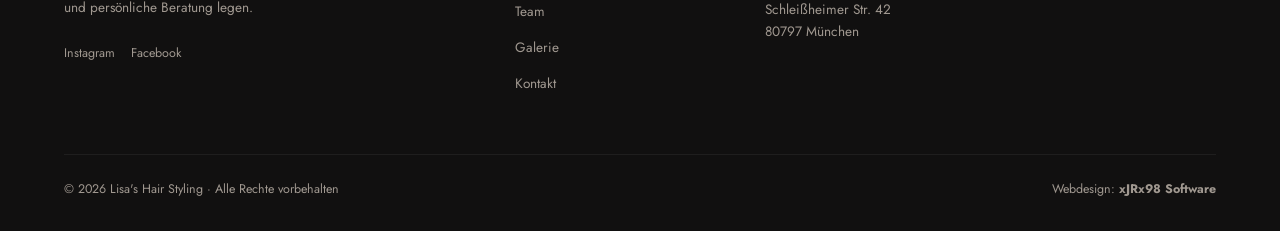
==== commit f33a928b: "Vorlage wie echte Salon-Seite: Typografie und Aufbau nach Münchner Friseur-Webseiten 256 Startseiten" ====
--- a/datenschutz.html
+++ b/datenschutz.html
@@ -7,7 +7,7 @@
   <link rel="stylesheet" href="style.css">
   <style>
     .legal-content { max-width: 760px; margin: 0 auto; }
-    .legal-content h2 { font-family: 'Cormorant Garamond', serif; font-size: 1.4rem; font-weight: 300; color: var(--text); margin: 2.5rem 0 0.8rem; }
+    .legal-content h2 { font-family: 'Cormorant Garamond', serif; font-size: 1.4rem; font-weight: 500; color: var(--text); margin: 2.5rem 0 0.8rem; }
     .legal-content h3 { font-size: 0.9rem; font-weight: 500; color: var(--text); margin: 1.5rem 0 0.5rem; letter-spacing: 0.03em; }
     .legal-content h2:first-child { margin-top: 0; }
     .legal-content p, .legal-content li { font-size: 0.88rem; color: var(--text-muted); line-height: 1.9; margin-bottom: 0.5rem; }
--- a/style.css
+++ b/style.css
@@ -22,8 +22,9 @@
   font-family: 'Jost', sans-serif;
   background: var(--dark);
   color: var(--text);
-  font-weight: 300;
-  line-height: 1.7;
+  font-size: 16px;
+  font-weight: 400;
+  line-height: 1.65;
   overflow-x: hidden;
 }
 
@@ -45,7 +46,7 @@
 .nav-logo {
   font-family: 'Cormorant Garamond', serif;
   font-size: 1.5rem;
-  font-weight: 300;
+  font-weight: 500;
   color: var(--gold);
   text-decoration: none;
   letter-spacing: 0.08em;
@@ -60,10 +61,9 @@
 .nav-links a {
   color: var(--text-muted);
   text-decoration: none;
-  font-size: 0.8rem;
+  font-size: 0.95rem;
   font-weight: 400;
-  letter-spacing: 0.12em;
-  text-transform: uppercase;
+  letter-spacing: 0.01em;
   transition: color 0.3s;
 }
 
@@ -154,20 +154,20 @@
 }
 
 .hero-eyebrow {
-  font-size: 0.72rem;
-  letter-spacing: 0.25em;
+  font-size: 0.85rem;
+  letter-spacing: 0.08em;
   text-transform: uppercase;
   color: var(--gold);
-  margin-bottom: 1.5rem;
+  margin-bottom: 1rem;
   opacity: 0;
   animation: fadeUp 0.8s 0.2s forwards;
 }
 
 .hero-title {
   font-family: 'Cormorant Garamond', serif;
-  font-size: clamp(3.5rem, 7vw, 6rem);
-  font-weight: 300;
-  line-height: 1.05;
+  font-size: clamp(2.4rem, 4.6vw, 3.8rem);
+  font-weight: 500;
+  line-height: 1.12;
   color: var(--text);
   margin-bottom: 1.5rem;
   opacity: 0;
@@ -175,14 +175,14 @@
 }
 
 .hero-title em {
-  font-style: italic;
+  font-style: normal;
   color: var(--gold);
 }
 
 .hero-subtitle {
-  font-size: 1rem;
-  color: var(--text-muted);
-  max-width: 420px;
+  font-size: 1.1rem;
+  color: var(--text-muted);
+  max-width: 520px;
   margin-bottom: 2.5rem;
   opacity: 0;
   animation: fadeUp 0.8s 0.6s forwards;
@@ -202,16 +202,14 @@
   color: var(--dark);
   padding: 1rem 2.2rem;
   text-decoration: none;
-  font-size: 0.8rem;
-  font-weight: 500;
-  letter-spacing: 0.1em;
-  text-transform: uppercase;
-  transition: background 0.3s, transform 0.2s;
+  font-size: 0.95rem;
+  font-weight: 600;
+  letter-spacing: 0.02em;
+  transition: background 0.3s;
 }
 
 .btn-primary:hover {
   background: var(--gold-light);
-  transform: translateY(-2px);
 }
 
 .btn-outline {
@@ -220,10 +218,9 @@
   color: var(--gold);
   padding: 1rem 2.2rem;
   text-decoration: none;
-  font-size: 0.8rem;
-  font-weight: 400;
-  letter-spacing: 0.1em;
-  text-transform: uppercase;
+  font-size: 0.95rem;
+  font-weight: 500;
+  letter-spacing: 0.02em;
   transition: border-color 0.3s, background 0.3s;
 }
 
@@ -258,22 +255,22 @@
 section { padding: 7rem 5vw; }
 
 .section-label {
-  font-size: 0.72rem;
-  letter-spacing: 0.25em;
+  font-size: 0.85rem;
+  letter-spacing: 0.08em;
   text-transform: uppercase;
   color: var(--gold);
-  margin-bottom: 0.8rem;
+  margin-bottom: 0.6rem;
 }
 
 .section-title {
   font-family: 'Cormorant Garamond', serif;
-  font-size: clamp(2rem, 4vw, 3.2rem);
-  font-weight: 300;
-  line-height: 1.15;
+  font-size: clamp(1.8rem, 3vw, 2.5rem);
+  font-weight: 500;
+  line-height: 1.2;
   margin-bottom: 1.5rem;
 }
 
-.section-title em { font-style: italic; color: var(--gold); }
+.section-title em { font-style: normal; color: var(--gold); }
 
 .divider {
   width: 60px;
@@ -413,6 +410,16 @@
   font-size: 0.78rem;
 }
 
+.footer-bottom a {
+  color: inherit;      /* gleiche Farbe wie normaler Footer-Text */
+  font-weight: bold;   /* fett */
+  text-decoration: none;
+}
+
+.footer-bottom a:hover {
+  text-decoration: underline; /* optional beim Hover */
+}
+
 /* ── GOLD ACCENT LINE ── */
 .accent-line {
   width: 100%;
@@ -439,11 +446,8 @@
   50%       { transform: translateX(-50%) translateY(8px); }
 }
 
-.fade-in {
-  opacity: 0;
-  transform: translateY(20px);
-  transition: opacity 0.7s, transform 0.7s;
-}
+/* Inhalte sind sofort sichtbar – keine Einblend-Effekte beim Scrollen */
+.fade-in { opacity: 1; }
 
 .fade-in.visible {
   opacity: 1;
